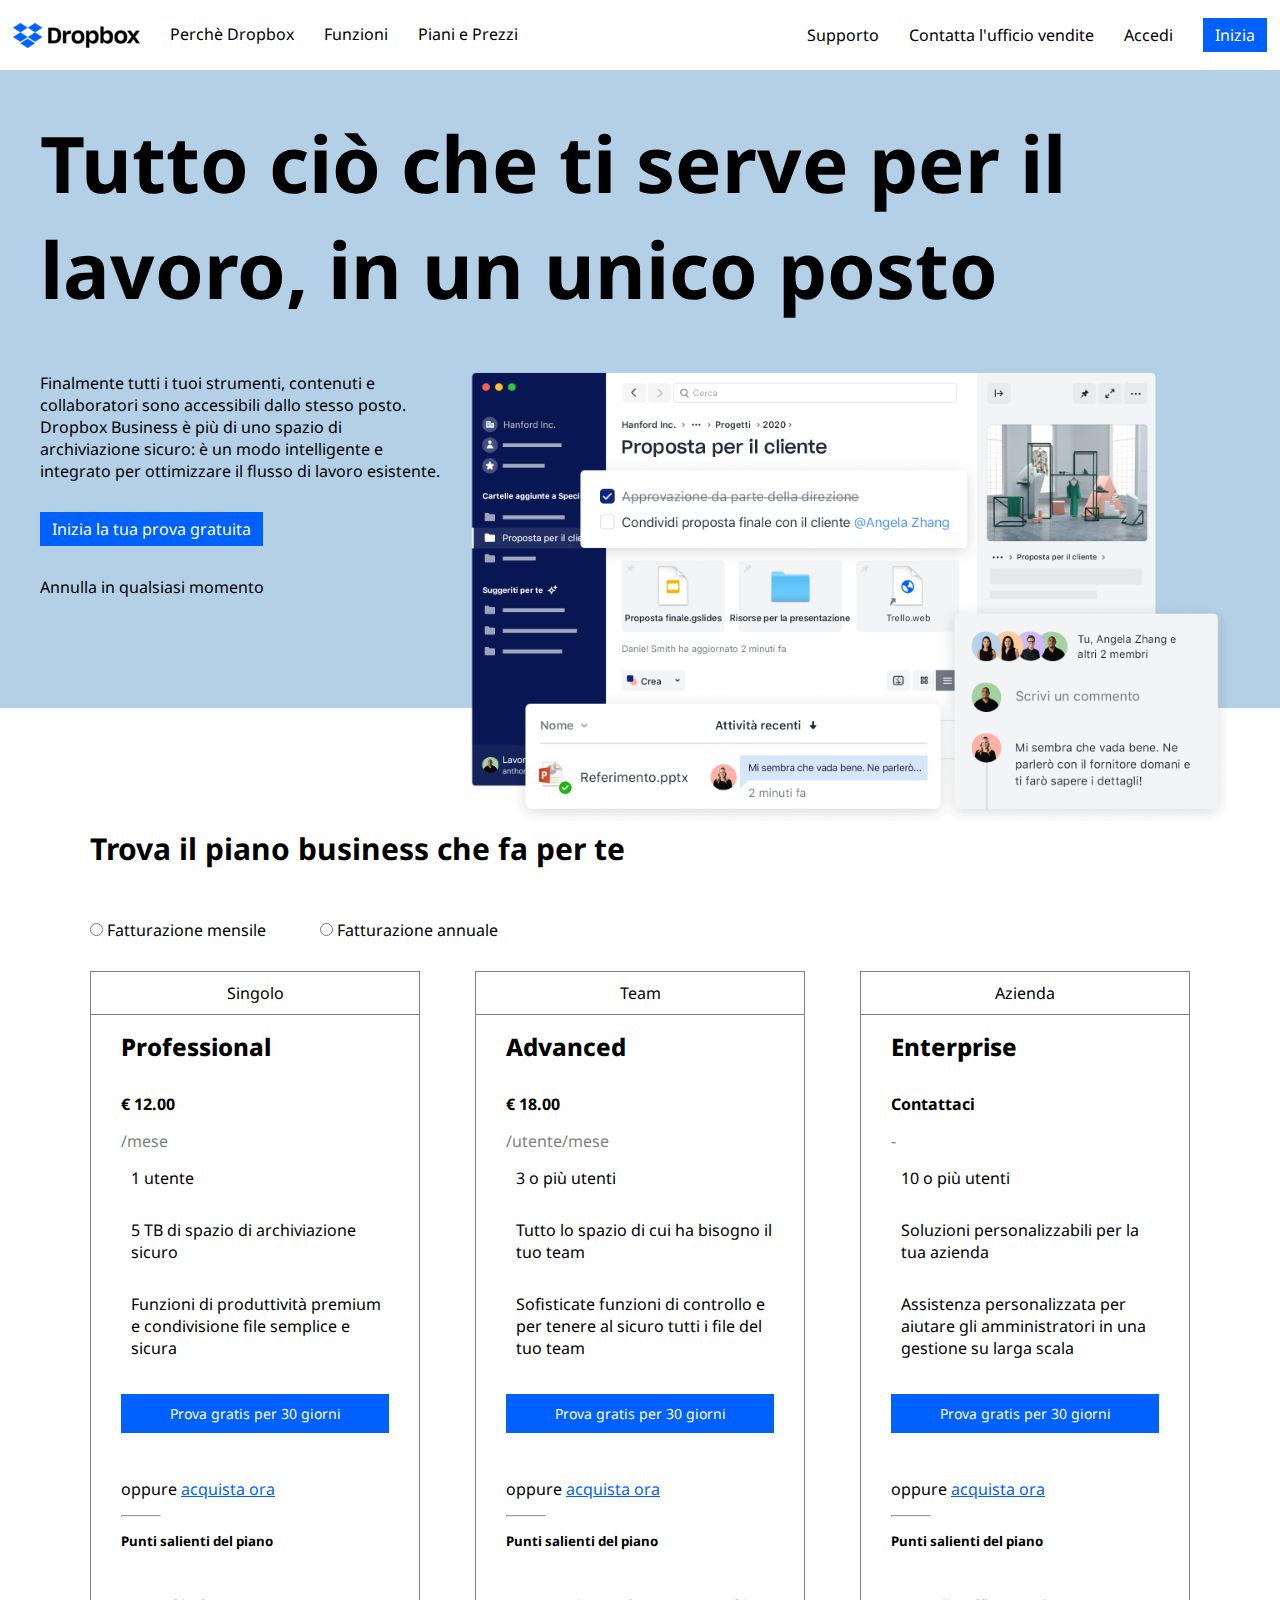
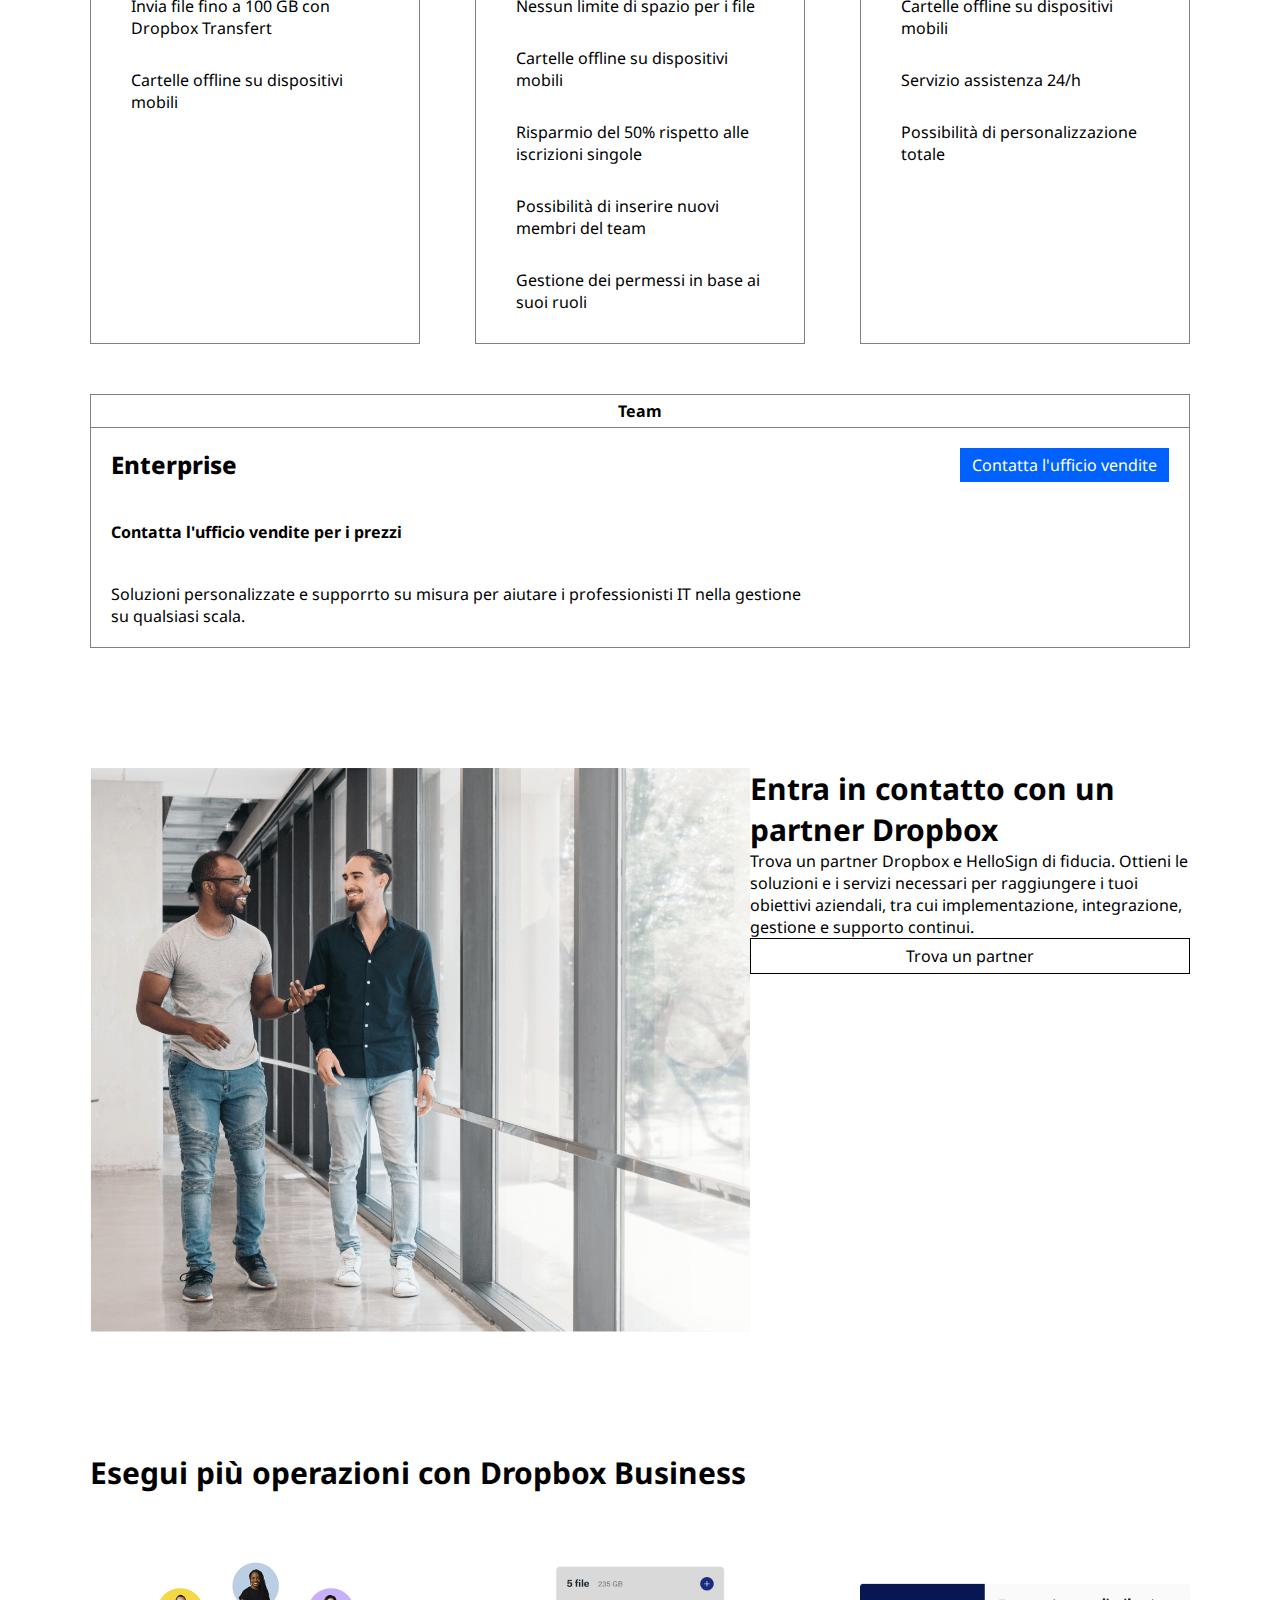
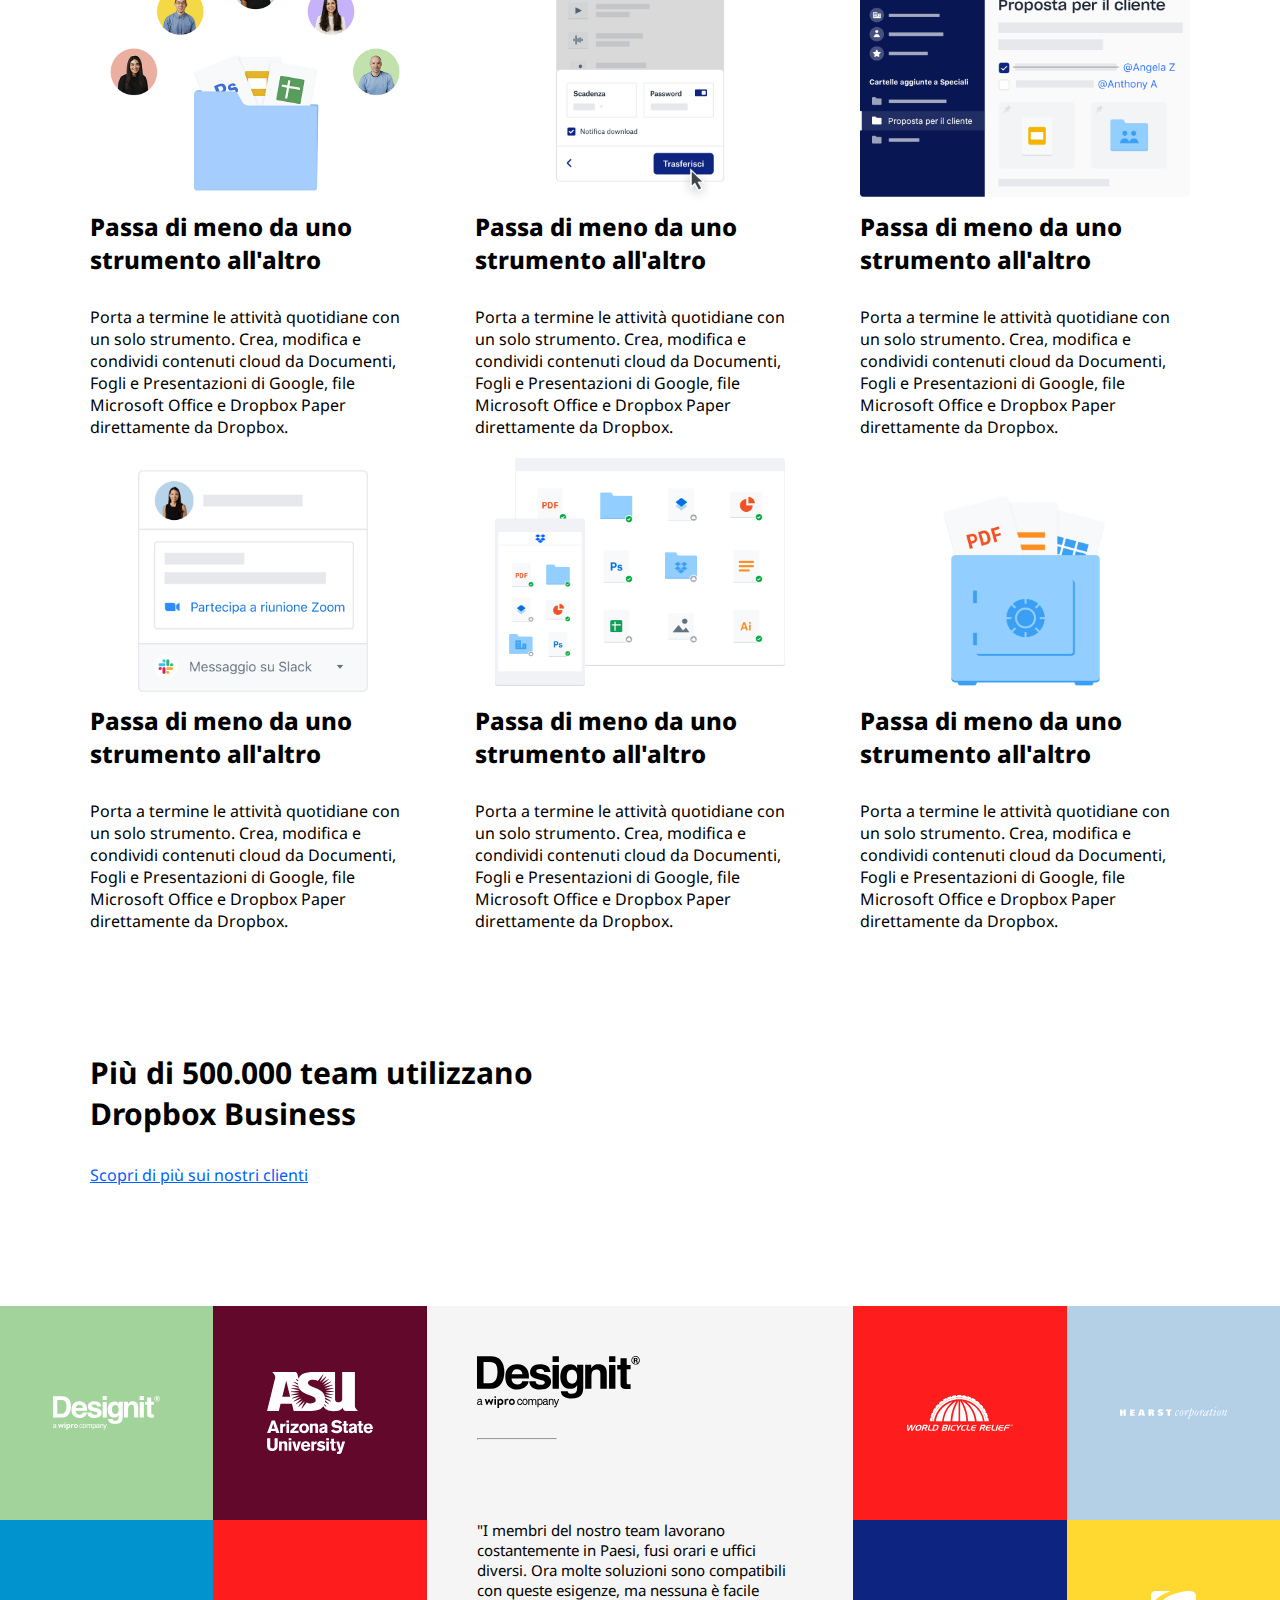
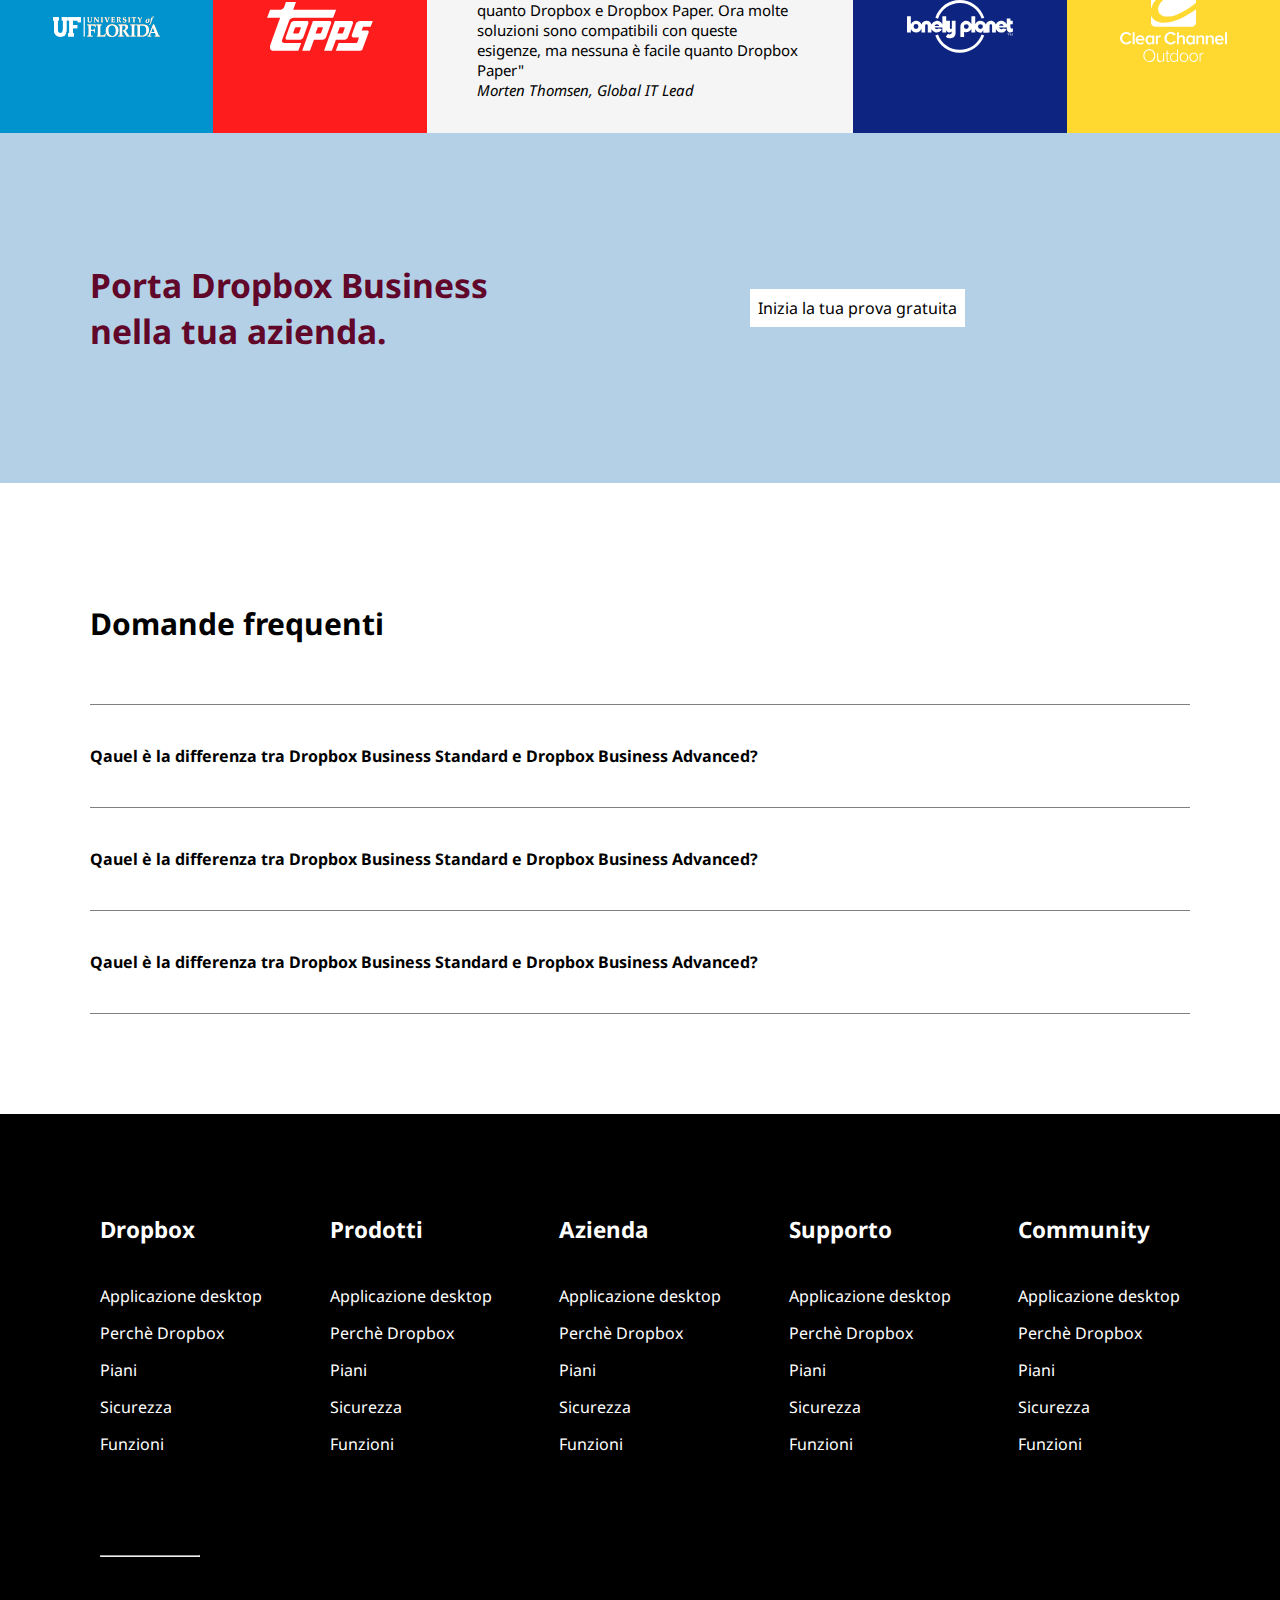
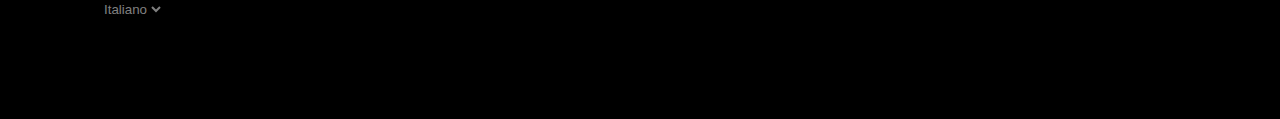
==== Bonus/index.html @ a116768e "Inizializzazione bonus" ====
<!DOCTYPE html>
<html lang="it">
    <head>
        <meta charset="UTF-8">
        <meta http-equiv="X-UA-Compatible" content="IE=edge">
        <meta name="viewport" content="width=device-width, initial-scale=1.0">
        <title>Dropbox</title>

        <link rel="stylesheet" href="css/style.css">
        <link rel="stylesheet" href="css/reset.css">
        <link rel="stylesheet" href="css/debug.css">

        <link rel="preconnect" href="https://fonts.googleapis.com">
        <link rel="preconnect" href="https://fonts.gstatic.com" crossorigin>
        <link href="https://fonts.googleapis.com/css2?family=Noto+Sans:wght@300;400;600;700&display=swap" rel="stylesheet">

        <link rel="stylesheet" href="https://cdnjs.cloudflare.com/ajax/libs/font-awesome/6.1.1/css/all.min.css"
        integrity="sha512-KfkfwYDsLkIlwQp6LFnl8zNdLGxu9YAA1QvwINks4PhcElQSvqcyVLLD9aMhXd13uQjoXtEKNosOWaZqXgel0g=="
        crossorigin="anonymous" referrerpolicy="no-referrer">

    </head >

    <body>
                            <!-- ********** INIZIO HEADER ********** -->
        <header id="main-header">

            <nav class="main-nav flex just-content">
                
                <div class="nav-sx flex">   <!--Inizio parte SX del Nav-->

                    <figure class="logo-header">
                        <a href="intex.html">
                            <img src="img/logo-small.png" alt="logo Dropbox">
                        </a>
                    </figure>

                    <div class="nav-list">
                        <ul class="flex">
                            <li>
                                <a href="#">Perchè Dropbox</a>
                            </li>
                            <li>
                                <a href="#">Funzioni</a>
                            </li>
                            <li>
                                <a href="#">Piani e Prezzi</a>
                            </li>
                        </ul>
                    </div>
                </div>              <!--Fine parte SX del Nav-->

                <div class="flex">  <!--Inizio parte DX del Nav-->

                    <div class="nav-list">
                        <ul class="flex">
                            <li>
                                <a href="#">Supporto</a>
                            </li>
                            <li>
                                <a href="#">Contatta l'ufficio vendite</a>
                            </li>
                            <li>
                                <a href="#">Accedi</a>
                            </li>
                            <li>
                                <a href="#" class="button button-blue">Inizia</a>
                            </li>
                        </ul>
                    </div>
                </div>              <!--Fine parte DX del Nav-->
            </nav>
            
        </header>

                                <!-- ********** INIZIO MAIN ********** -->
        <main>
            <header class="jumbotron">
                <div class="container-large">
                    <h1>
                        Tutto ciò che ti serve per il lavoro, in un unico posto
                    </h1>
                    <div class="row">
                        <div class="jumbotron-paragraph flex column col-4">
                            <p>
                                Finalmente tutti i tuoi strumenti, contenuti e collaboratori sono accessibili dallo stesso posto. Dropbox Business è più di uno spazio di archiviazione sicuro: è un modo intelligente e integrato per ottimizzare il flusso di lavoro esistente.
                            </p>

                            <a href="#" class="button button-blue">
                                Inizia la tua prova gratuita
                            </a>

                            <p>
                                Annulla in qualsiasi momento
                            </p>

                            <i class="fa-solid fa-arrow-down"></i>

                        </div>
                        <div class="jumbotron-img col-8">
                            <img src="img/jumbo.png" alt="Jumbotron image">
                        </div>
                    </div>
                </div>

            </header>

            <section id="plans">
                <div class="container">
                    <h2 class="margin-bottom-50">
                        Trova il piano business che fa per te
                    </h2>
                    <div class="plan-selector">
                        <input type="radio" class="checkmark" name="Fatturazione" id="month">
                        <span>
                            Fatturazione mensile
                        </span>

                        <input class="checkmark" type="radio" name="Fatturazione" id="year">
                        <span>
                            Fatturazione annuale
                        </span>
                    </div>
                    <div class="flex just-content margin-bottom-50">
                        <div class="plan-col width-30">
                            <h4 class="plan-title">
                                <i class="fa-solid fa-user"></i>
                                Singolo
                            </h4>
                            <div class="plan-body">
                                <div class="plan-body-pack">
                                    <div class="title">
                                        <h3>
                                            Professional
                                        </h3>
                                        <span class="price">€ 12.00</span>
                                        <span class="mounth">/mese</span>
                                    </div>

                                    <ul class="plan-list">
                                        <li class="flex">
                                            <i class="fa-solid fa-user"></i>
                                            <span>
                                                1 utente
                                            </span>
                                        </li>

                                        <li class="flex">
                                            <i class="fa-solid fa-folder"></i>
                                            <span>
                                                5 TB di spazio di archiviazione sicuro
                                            </span>
                                        </li>
                                        <li class="flex">
                                            <i class="fa-solid fa-share-nodes"></i>
                                            <span>
                                                Funzioni di produttività premium e condivisione file semplice e sicura
                                            </span>

                                        </li>
                                    </ul>
                                    <div class="try-free">
                                        <a href="#" class="button button-blue">Prova gratis per 30 giorni
                                        </a>

                                        <span class="info">oppure <a href="#">acquista ora</a></span>
                                    </div>

                                    <hr>

                                    <div class="plan-body-description">
                                        <h5>Punti salienti del piano
                                        </h5>
    
                                        <ul class="plan-list">
                                            <li class="flex">
                                                <i class="fa-solid fa-check"></i>
                                                Invia file fino a 100 GB con Dropbox Transfert
                                            </li>
                                            <li class="flex">
                                                <i class="fa-solid fa-check"></i>
                                                Cartelle offline su dispositivi mobili
                                            </li>
                                        </ul>
                                    </div>

                                </div>
                            </div>
                        </div>

                        <div class="plan-col width-30">
                            <h4 class="plan-title">
                                <i class="fa-solid fa-users"></i>
                                Team
                            </h4>
                            <div class="plan-body">
                                <div class="plan-body-pack">
                                    <div class="title">
                                        <h3>
                                            Advanced
                                        </h3>
                                        <span class="price">€ 18.00</span>
                                        <span class="mounth">/utente/mese</span>
                                    </div>

                                    <ul class="plan-list">
                                        <li class="flex">
                                            <i class="fa-solid fa-users"></i>
                                            <span>
                                                3 o più utenti
                                            </span>
                                        </li>

                                        <li class="flex">
                                            <i class="fa-solid fa-folder"></i>
                                            <span>
                                                Tutto lo spazio di cui ha bisogno il tuo team
                                            </span>
                                        </li>
                                        <li class="flex">
                                            <i class="fa-solid fa-share-nodes"></i>
                                            <span>
                                                Sofisticate funzioni di controllo e per tenere al sicuro tutti i file del tuo team
                                            </span>

                                        </li>
                                    </ul>
                                    <div class="try-free">
                                        <a href="#" class="button button-blue">Prova gratis per 30 giorni
                                        </a>

                                        <span class="info">oppure <a href="#">acquista ora</a></span>
                                    </div>

                                    <hr>

                                    <div class="plan-body-description">
                                        <h5>Punti salienti del piano
                                        </h5>
    
                                        <ul class="plan-list">
                                            <li class="flex">
                                                <i class="fa-solid fa-check"></i>
                                                Nessun limite di spazio per i file
                                            </li>
                                            <li class="flex">
                                                <i class="fa-solid fa-check"></i>
                                                Cartelle offline su dispositivi mobili
                                            </li>
                                            <li class="flex">
                                                <i class="fa-solid fa-check"></i>
                                                Risparmio del 50% rispetto alle iscrizioni singole
                                            </li>
                                            <li class="flex">
                                                <i class="fa-solid fa-check"></i>
                                                Possibilità di inserire nuovi membri del team
                                            </li>
                                            <li class="flex">
                                                <i class="fa-solid fa-check"></i>
                                                Gestione dei permessi in base ai suoi ruoli
                                            </li>
                                        </ul>
                                    </div>

                                </div>
                            </div>
                        </div>
                        
                        <div class="plan-col width-30">
                            <h4 class="plan-title">
                                <i class="fa-sharp fa-solid fa-building"></i>
                                Azienda
                            </h4>
                            <div class="plan-body">
                                <div class="plan-body-pack">
                                    <div class="title">
                                        <h3>
                                            Enterprise
                                        </h3>
                                        <span class="price">Contattaci</span>
                                        <span class="mounth">-</span>
                                    </div>

                                    <ul class="plan-list">
                                        <li class="flex">
                                            <i class="fa-solid fa-user"></i>
                                            <span>
                                                10 o più utenti
                                            </span>
                                        </li>

                                        <li class="flex">
                                            <i class="fa-solid fa-folder"></i>
                                            <span>
                                                Soluzioni personalizzabili per la tua azienda
                                            </span>
                                        </li>
                                        <li class="flex">
                                            <i class="fa-solid fa-share-nodes"></i>
                                            <span>
                                                Assistenza personalizzata per aiutare gli amministratori in una gestione su larga scala
                                            </span>

                                        </li>
                                    </ul>
                                    <div class="try-free">
                                        <a href="#" class="button button-blue">Prova gratis per 30 giorni
                                        </a>

                                        <span class="info">oppure <a href="#">acquista ora</a></span>
                                    </div>

                                    <hr>

                                    <div class="plan-body-description">
                                        <h5>Punti salienti del piano
                                        </h5>
    
                                        <ul class="plan-list">
                                            <li class="flex">
                                                <i class="fa-solid fa-check"></i>
                                                Cartelle offline su dispositivi mobili
                                            </li>
                                            <li class="flex">
                                                <i class="fa-solid fa-check"></i>
                                                Servizio assistenza 24/h
                                            </li>
                                            <li class="flex">
                                                <i class="fa-solid fa-check"></i>
                                                Possibilità di personalizzazione totale
                                            </li>
                                        </ul>
                                    </div>

                                </div>
                            </div>
                        </div>
                    </div>

                    <div class="flex just-content">

                        <div class="plan-col width-100">
                            <div class="row-1">
                                <h4 class="plane-title">
                                    <i class="fa-sharp fa-solid fa-building"></i>
                                    Team
                                </h4>
                            </div>

                            <div class="row-1-main flex">
                                <div class="title">
                                    <h3>
                                        Enterprise
                                    </h3>
                                </div>

                                <div class="contact-office">

                                    <a href="#" class="button button-blue">
                                        Contatta l'ufficio vendite
                                    </a>

                                </div>
                            </div>

                            <p class="paragraph strong">
                                Contatta l'ufficio vendite per i prezzi
                            </p>

                            <p class="paragraph">
                                Soluzioni personalizzate e supporrto su misura per aiutare i professionisti IT nella gestione su qualsiasi scala.
                            </p>
                        </div> 
                    </div>

                </div>
            </section>

            <section class id="find-partner">

                <div class="container">

                    <div class="flex just-content ">

                        <div class="width-60">

                            <img src="img/partner.png" alt="Partner image">

                        </div>

                        <div class="width-40">
                            <h2>
                                Entra in contatto con un partner Dropbox
                            </h2>
                            <p class="">
                                Trova un partner Dropbox e HelloSign di fiducia. Ottieni le soluzioni e i servizi necessari per raggiungere i tuoi obiettivi aziendali, tra cui implementazione, integrazione, gestione e supporto continui.
                            </p>
                            <a href="#" class="button button-border">Trova un partner</a>
                        </div>

                    </div>
                </div>
            </section>

            <section id="features">
                <div class="container">
                    <h2 class="margin-bottom-50">
                        Esegui più operazioni con Dropbox Business
                    </h2>
                    <div class="flex just-content">
                        <div class="width-30">
                            <img src="img/business-feature-switching-tools.png" alt="Business immagine 1">
                            <h3>
                                Passa di meno da uno strumento all'altro
                            </h3>
                            <p class="margin-top-30">
                                Porta a termine le attività quotidiane con un solo strumento. Crea, modifica e condividi contenuti cloud da Documenti, Fogli e Presentazioni di Google, file Microsoft Office e Dropbox Paper direttamente da Dropbox.
                            </p>
                        </div>
                        <div class="width-30">
                            <img src="img/business-feature-send-files-it.png" alt="Business immagine 2">
                            <h3>
                                Passa di meno da uno strumento all'altro
                            </h3>
                            <p class="margin-top-30">
                                Porta a termine le attività quotidiane con un solo strumento. Crea, modifica e condividi contenuti cloud da Documenti, Fogli e Presentazioni di Google, file Microsoft Office e Dropbox Paper direttamente da Dropbox.
                            </p>
                        </div>
                        <div class="width-30">
                            <img src="img/business-feature-coordinate-it.png" alt="Business immagine 3">
                            <h3>
                                Passa di meno da uno strumento all'altro
                            </h3>
                            <p class="margin-top-30">
                                Porta a termine le attività quotidiane con un solo strumento. Crea, modifica e condividi contenuti cloud da Documenti, Fogli e Presentazioni di Google, file Microsoft Office e Dropbox Paper direttamente da Dropbox.
                            </p>
                        </div>
                    </div>
                    <div class="flex just-content">
                        <div class="width-30">
                            <img src="img/business-feature-integrations-it.png" alt="Business immagine 4">
                            <h3>
                                Passa di meno da uno strumento all'altro
                            </h3>
                            <p class="margin-top-30">
                                Porta a termine le attività quotidiane con un solo strumento. Crea, modifica e condividi contenuti cloud da Documenti, Fogli e Presentazioni di Google, file Microsoft Office e Dropbox Paper direttamente da Dropbox.
                            </p>
                        </div>
                        <div class="width-30">
                            <img src="img/business-feature-multi-device.png" alt="Business immagine 5">
                            <h3>
                                Passa di meno da uno strumento all'altro
                            </h3>
                            <p class="margin-top-30">
                                Porta a termine le attività quotidiane con un solo strumento. Crea, modifica e condividi contenuti cloud da Documenti, Fogli e Presentazioni di Google, file Microsoft Office e Dropbox Paper direttamente da Dropbox.
                            </p>
                        </div>
                        <div class="width-30">
                            <img src="img/business-feature-security.png" alt="Business immagine 6">
                            <h3>
                                Passa di meno da uno strumento all'altro
                            </h3>
                            <p class="margin-top-30">
                                Porta a termine le attività quotidiane con un solo strumento. Crea, modifica e condividi contenuti cloud da Documenti, Fogli e Presentazioni di Google, file Microsoft Office e Dropbox Paper direttamente da Dropbox.
                            </p>
                        </div>
                    </div> 
                </div>

            </section>

            <section>
                <div class="container">
                    <div class="container-500k">
                        <h2 class="title">
                            Più di 500.000 team utilizzano Dropbox Business
                        </h2>

                        <div class="info margin-top-30">
                            <a href="#">
                                Scopri di più sui nostri clienti
                            </a>
                        </div>
                    </div>
                 </div>
            </section>

            <section id="costumers">
                <div class="big-box flex just-content flex-wrap">
                    <div class="center-logo flex bg-lightgreen">
                        <figure class="logo">
                            <img src="img/designit.svg" alt="Designit">
                        </figure>
                    </div>
                    <div class="center-logo flex bg-bordeux">
                        <figure class="logo">
                            <img src="img/arizona_state_university.svg" alt="arizona state university">
                        </figure>
                    </div>
                    <div class="center-logo flex bg-lightbluesky">
                        <figure class="logo">
                            <img src="img/university_of_florida.svg" alt="university of florida">
                        </figure>
                    </div>
                    <div class="center-logo flex bg-red">
                        <figure class="logo">
                            <img src="img/topps.svg" alt="topps">
                        </figure>
                    </div>
                </div>

                <div class="big-box just-content row team-view">
                    <div class="logo-main">
                        <img src="img/designit.svg" alt="Designit logo">

                        <hr class="hr-2">

                    </div>
                    
                    <p class="quote">
                            "I membri del nostro team lavorano costantemente in Paesi, fusi orari e uffici diversi. Ora molte soluzioni sono compatibili con queste esigenze, ma nessuna è facile quanto Dropbox e Dropbox Paper. Ora molte soluzioni sono compatibili con queste esigenze, ma nessuna è facile quanto Dropbox Paper"
                    </p>
                    <address class="quote-author">
                        Morten Thomsen, Global IT Lead
                    </address>
                </div>

                <div class="big-box just-content row">
                    <div class="center-logo flex bg-red">
                        <figure class="logo">
                            <img src="img/world_bicycle_relief.svg" alt="world bicycle relief">
                        </figure>
                    </div>
                    <div class="center-logo flex bg-lightblue">
                        <figure class="logo">
                            <img src="img/hearst_corp.svg" alt="hearst corp">
                        </figure>
                    </div>
                    <div class="center-logo flex bg-darkblue">
                        <figure class="logo">
                            <img src="img/lonely_planet.svg" alt="lonely planet">
                        </figure>
                    </div>

                    <div class="center-logo flex bg-yellow">
                        <figure class="logo">
                            <img src="img/clear_channel.svg" alt="Designit">
                        </figure>
                    </div>
                </div>
            </section>

            <section class id="full-background">
                <div class="container">
                    <div class="min-height-350 flex just-content">
                        <div class="width-60 flex just-content align-center">
                            <h2 class="h2-red">
                                Porta Dropbox Business nella tua azienda.
                            </h2>
                        </div>
                        <div class="width-40  flex just-content align-center">
                            <a href="#" class="button button-normal">Inizia la tua prova gratuita</a>
                        </div>
                    </div>
                </div>
            </section>

            <section class="section faq">
                <div class="container">
                    <h2 class="title-faq">
                        Domande frequenti
                    </h2>

                    <ul class="faq-list">
                        <li class="flex just-content">
                            <span class="strong just">
                                Qauel è la differenza tra Dropbox Business Standard e Dropbox Business Advanced?
                            </span>

                            <span>
                                <i class="fa-solid fa-chevron-down"></i>
                            </span>
                        </li>

                        <li class="flex just-content">
                            <span class="strong">
                                Qauel è la differenza tra Dropbox Business Standard e Dropbox Business Advanced?
                            </span>

                            <span>
                                <i class="fa-solid fa-chevron-down"></i>
                            </span>
                        </li>

                        <li class="border-list flex just-content">
                            <span class="strong">
                                Qauel è la differenza tra Dropbox Business Standard e Dropbox Business Advanced?
                            </span>

                            <span>
                                <i class="fa-solid fa-chevron-down"></i>
                            </span>
                        </li>

                        
                    </ul>
                </div>
            </section>

        </main>

        <!-- ********** INIZIO FOOTER ********** -->
        <footer>
            <div class="container-large">
                <div class="just-content row">

                    <div class="list-link">

                        <h4 class="h4-title">

                            Dropbox
                        </h4>
                        <ul class="flex column">
                            <li>
                                <a href="#">
                                    Applicazione desktop
                                </a>
                            </li>

                            <li>
                                <a href="#">
                                    Perchè Dropbox
                                </a>
                            <li>
                                <a href="#">
                                    Piani
                                 </a>
                            </li>

                            <li>
                                <a href="#">
                                    Sicurezza
                                 </a>
                            </li>

                            <li>
                                <a href="#">
                                    Funzioni
                                </a>
                            </li>
                        </ul>

                        <hr class="hr-footer">

                        <div class="footer-language">

                            <i class="fa-sharp fa-solid fa-earth-americas"></i>
        
                            <select name="language" id="lang">
        
                                <option value="italiano">
                                    Italiano
                                </option>
        
                                <option value="english">
                                    English
                                </option>
        
                            </select>
        
                        </div>
                    </div>

                    <div class="list-link">

                        <h4 class="h4-title">
                            Prodotti
                        </h4>
                        <ul class="flex column">
                            <li>
                                <a href="#">
                                    Applicazione desktop
                                </a>
                            </li>

                            <li>
                                <a href="#">
                                    Perchè Dropbox
                                </a>
                            <li>
                                <a href="#">
                                    Piani
                                 </a>
                            </li>

                            <li>
                                <a href="#">
                                    Sicurezza
                                 </a>
                            </li>

                            <li>
                                <a href="#">
                                    Funzioni
                                </a>
                            </li>
                        </ul>
                    </div>

                    <div class="list-link">

                        <h4 class="h4-title">
                            Azienda
                        </h4>
                        <ul class="flex column">
                            <li>
                                <a href="#">
                                    Applicazione desktop
                                </a>
                            </li>

                            <li>
                                <a href="#">
                                    Perchè Dropbox
                                </a>
                            <li>
                                <a href="#">
                                    Piani
                                 </a>
                            </li>

                            <li>
                                <a href="#">
                                    Sicurezza
                                 </a>
                            </li>

                            <li>
                                <a href="#">
                                    Funzioni
                                </a>
                            </li>
                        </ul>
                    </div>

                    <div class="list-link">

                        <h4 class="h4-title">
                            Supporto
                        </h4>
                        <ul class="flex column">
                            <li>
                                <a href="#">
                                    Applicazione desktop
                                </a>
                            </li>

                            <li>
                                <a href="#">
                                    Perchè Dropbox
                                </a>
                            <li>
                                <a href="#">
                                    Piani
                                 </a>
                            </li>

                            <li>
                                <a href="#">
                                    Sicurezza
                                 </a>
                            </li>

                            <li>
                                <a href="#">
                                    Funzioni
                                </a>
                            </li>
                        </ul>
                    </div>

                    <div class="list-link">

                        <h4 class="h4-title">
                            Community
                        </h4>
                        <ul class="flex column">
                            <li>
                                <a href="#">
                                    Applicazione desktop
                                </a>
                            </li>

                            <li>
                                <a href="#">
                                    Perchè Dropbox
                                </a>
                            <li>
                                <a href="#">
                                    Piani
                                 </a>
                            </li>

                            <li>
                                <a href="#">
                                    Sicurezza
                                 </a>
                            </li>

                            <li>
                                <a href="#">
                                    Funzioni
                                </a>
                            </li>
                        </ul>
                    </div>
                </div>
            </div>
        </footer>
    </body>

</html>
---- Bonus/css/style.css ----
/* **********REGOLE GENERALI ********** */
body {
    font-family: 'Noto Sans', sans-serif;
}

.flex {
    display: flex;
}
.flex-wrap {
    flex-wrap: wrap;
}

.row {
    display: flex;
    flex-wrap: wrap;
}


.column {
    flex-direction: column;
}

.container {
    max-width: 1100px;
    margin: 0 auto;
}

.container-large {
    max-width: 1200px;
    margin: 0 auto;
}

.just-content {
    justify-content: space-between;
}

.align-center {
    align-items: center;
}

.width-30 {
    width: 30%;
}

.width-40 {
    width: 40%;
}

.width-60 {
    width: 60%;
}

.width-100 {
    width: 100%;
}

.min-height-350 {
    min-height: 350px;
}

.margin-bottom-50 {
    margin-bottom: 50px;
}

.margin-top-30 {
    margin-top: 30px;
}

.button {
    font-size: 1em;
    padding: 6px 12px;
    cursor: pointer;
    text-align: center;
}

.button-blue {
    background-color: #0061ff;
    color: white;
}

.button-border {
    border: 1px solid black;
    display: block;
}

.col-4 {
    flex-basis: calc((100% / 12) * 4);
}

.col-8 {
    flex-basis: calc((100% / 12) * 8);
}

.strong {
    font-weight: bold;
}

#full-background {
    background-color: #b4d0e7;
    width: 100%;
    margin-top: 0;
}

.bg-red {
    background-color: #ff1c1c;
}

.bg-lightblue {
    background-color: #b4d0e7;
}

.bg-lightgreen {
    background-color: #a2d39b;
}

.bg-bordeux {
    background-color: #61082b;
}

.bg-yellow {
    background-color: #ffd830;
}

.bg-lightbluesky {
    background-color: #0093ce;
}

.bg-darkblue {
    background-color: #0d2481;
}

.logo {
    width: 50%;
    filter: invert(1);
}

/* HEADER */
#main-header {
    position: fixed;
    z-index: 30;
    top: 0;
    left: 0;
    width: 100%;
    background-color: white;
}

.main-nav {
    height: 70px;
    width: 98%;
    margin: 0 auto;
    align-items: center;
}

main header {
    background-color: #b4d0e7;
}

.nav-sx .flex {
    align-items: center;
}

.nav-list .flex {
    gap: 30px;
}

.logo-header {
    margin-right: 30px;
}

/* MAIN */

main {
    margin-top: 70px;
}

h1 {            /* QUI INIZIA JUMBOTRON/ */
    font-size: 78px;
    margin-bottom: 50px;
    padding-top: 40px;
}

.jumbotron-paragraph.column {
    align-items: flex-start;
    gap: 30px;
}

.jumbotron-img.col-8 {
    position: relative;
}

.jumbotron-img.col-8.col-8 img {
    position: absolute;
    top: 0;
    left: 0;
}

.fa-solid.fa-arrow-down {
    font-size: 3em;
    cursor: pointer;
    padding: 40px 0;
    margin-bottom: 0;
}             /* QUI FINISCE JUMBOTRON */

/* INIZIO SECTION 1 MAIN (3 COLONNE) */
main > section {
    margin-top: 120px;
}

h2 {
    font-size: 30px;
}

h3 {
    font-size: 24px;
    font-weight: 800;
}

.mounth {
    color: gray;
}

.plan-col {
    border: 1px solid gray;
}

.plan-title {
    font-size: 1em;
    font-weight: normal;
    text-align: center;
    padding: 10px 0;
    border-bottom: 1px solid gray;
}

.plan-selector {
    margin-bottom: 30px;
}

.plan-selector span {
    padding-right: 50px;
}

.plan-body {
    margin: 0 auto;
    padding: 0 30px;
}

li.flex {
    gap: 10px;
}

.plan-body-description>*>*,
.plan-body-pack>*>*:not([class^="button"]) {
    padding: 15px 0;
}

.plan-body .button-blue {
    width: 100%;
    font-size: 14px;
    display: block;
    padding: 10px;
    margin-top: 20px;
    margin-bottom: 30px;
}

.price,
.info {
    display: block;
}

.price {
    font-weight: bold;
}

.info a {
    text-decoration: underline;
    color: #0061ff;
}

.plan-body-description i {
    color: #0061ff;
}

hr {
    height: 0;
    width: 40px;
    color: gray;
}                   /* FINE SECTION 1 MAIN (3 COLONNE) */

.row-1 {            /* INIZIO SECTION UFFICIO VENDITE */
    text-align: center;
    border-bottom: 1px solid gray;
    padding: 5px;
}

.row-1-main{
    padding: 20px;
    justify-content: space-between;
    align-items: center;
}

.hr-2 {
    margin-top: 30px;
    width: 80px;
}

.paragraph {
    padding: 20px;
    max-width: 750px;
}                   /* FINE SECTION UFFICIO VENDITE */

.container-500k {
    max-width: 500px;
}

#costumers {
    display: flex;
    justify-content: space-between;
}

.big-box {
    width: calc(100% / 3);
    height: calc(100vw / 3);
    background-color: #f5f5f5;
}

.big-box > div {
    width: 50%;
    height: 50%;
}
.center-logo {
    justify-content: center;
    align-items: center;
}

.team-view {
    padding: 50px;
    font-size: 15px;
}

.h2-red {
    max-width: 400px;
    font-size: 2.1em;
    color: #61072a;
    cursor: pointer;
    
}

.button-normal {
    background-color: white;
    padding: 8px;
}

/* INIZIO DOMANDE FREQUENTI */

.faq-list li {
    padding: 40px 40px 40px 0;
    border-top: 1px solid gray;
}

.title-faq {
    margin-bottom: 60px;
}

.border-list {
    border-bottom: 1px solid gray;
}

/* FOOTER */
footer {
    color: white;
    background-color: #000;
    padding: 100px;
    margin-top: 100px;
}

footer ul {
    gap: 15px;
}

.h4-title {
    padding-bottom: 40px;
    font-size: 1.4em;
}


.hr-footer {
    margin-top: 100px;
    width: 100px;
    margin-bottom: 40px;
}

.footer-language select {
    border: none;
    color: gray;
    background: none;
}

.fa-earth-americas {
    color: gray;
}
---- Bonus/css/debug.css ----
/* DEBUG */
/* .debug header #main-header {
    height: 100px;
    background-color: burlywood;
} */

.debug .main-nav {
    background-color: aquamarine;
}

.debug main header > .container-large {
    background-color: cornflowerblue;
}

/* .debug main .container {
    min-height: 300px;
} */

/* .debug main > section {
    padding: 30px 0;
} */

/* .debug .plan-selector {
    height: 50px;
    background-color: orange;
} */

.debug .plan-col {
    background-color: orange;
}

.debug #find-partner .flex > div {
    background-color: darkorange;
    border: 2px dashed aqua;
}

.debug #full-background .flex > div {
    background-color: beige;
    border: 2px dashed aqua;
    min-height: 300px;
}


.debug #features .flex > div {
    background-color: lightgreen;
    border: 2px dashed red;
}

.debug .big-box {
    /* background-color: deepskyblue; */
    border: 2px dashed red;
}

.debug .big-box > div {
    border: 2px dashed red;
}
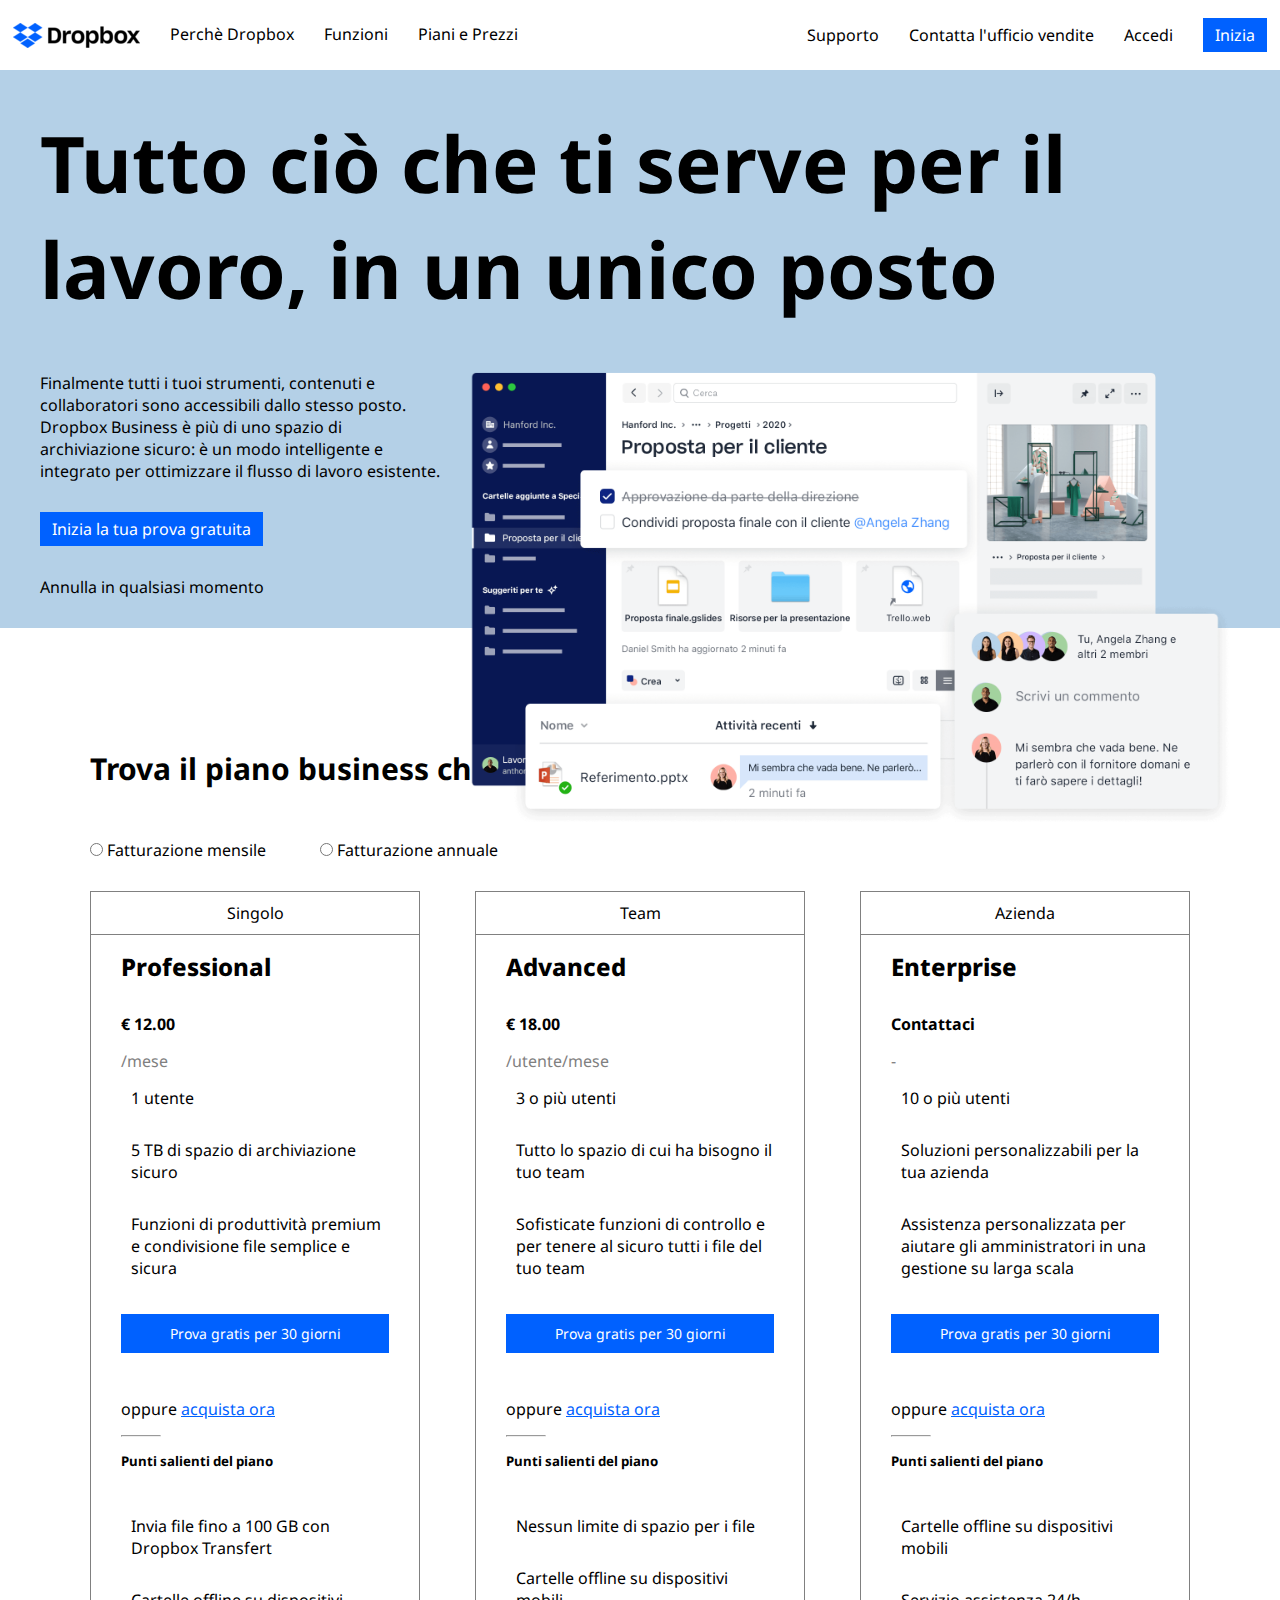
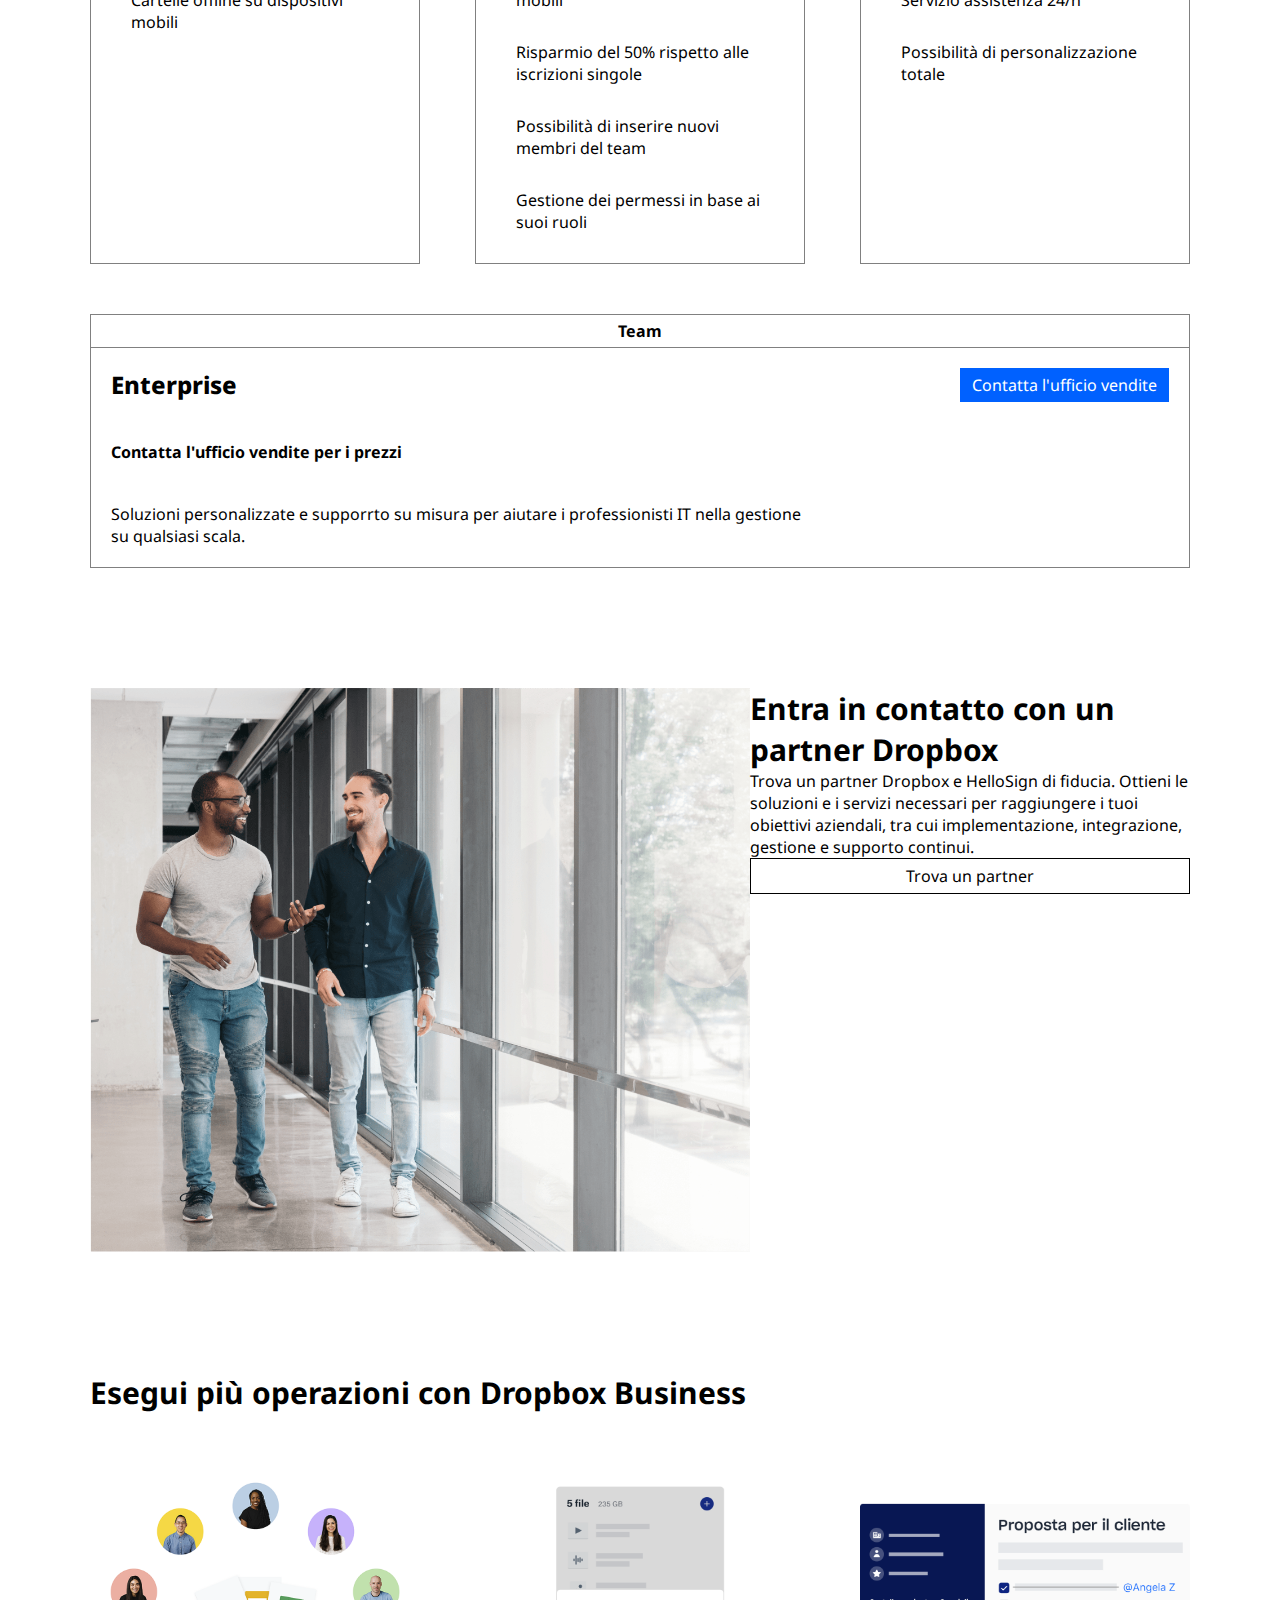
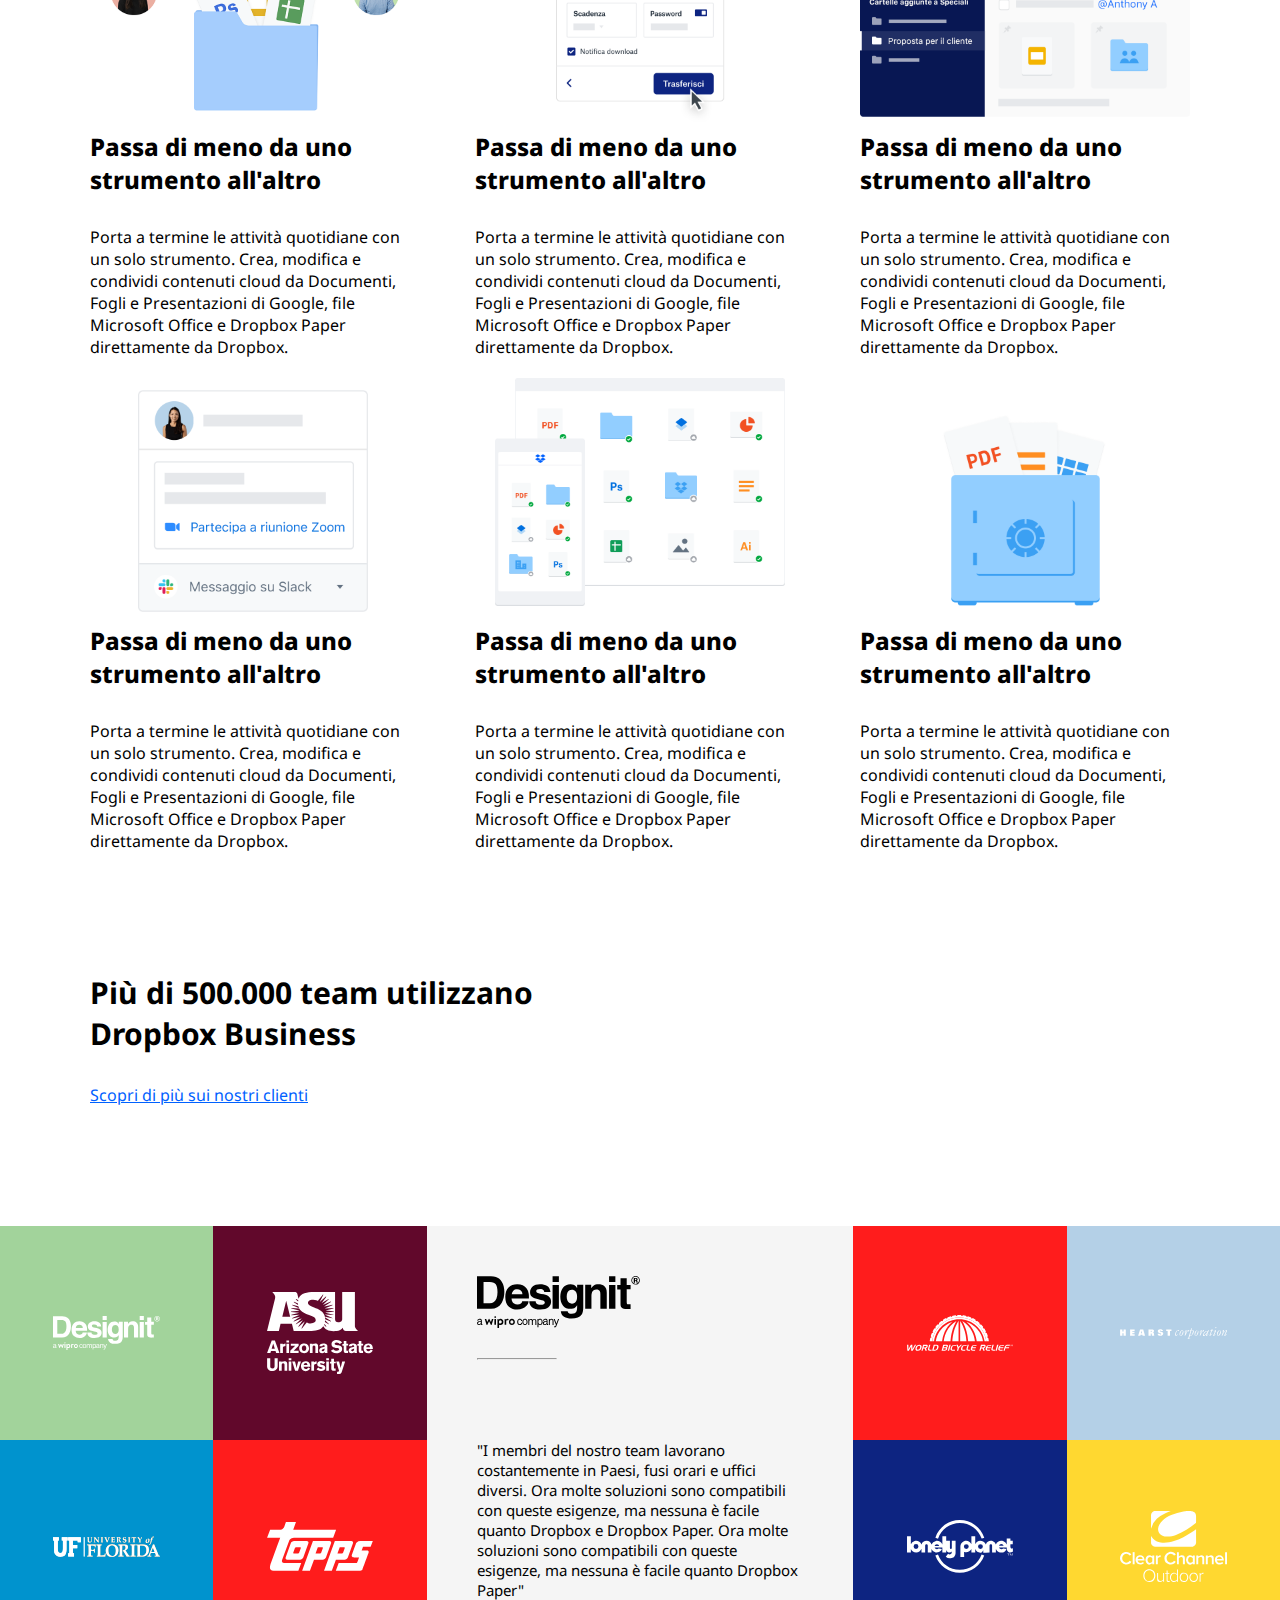
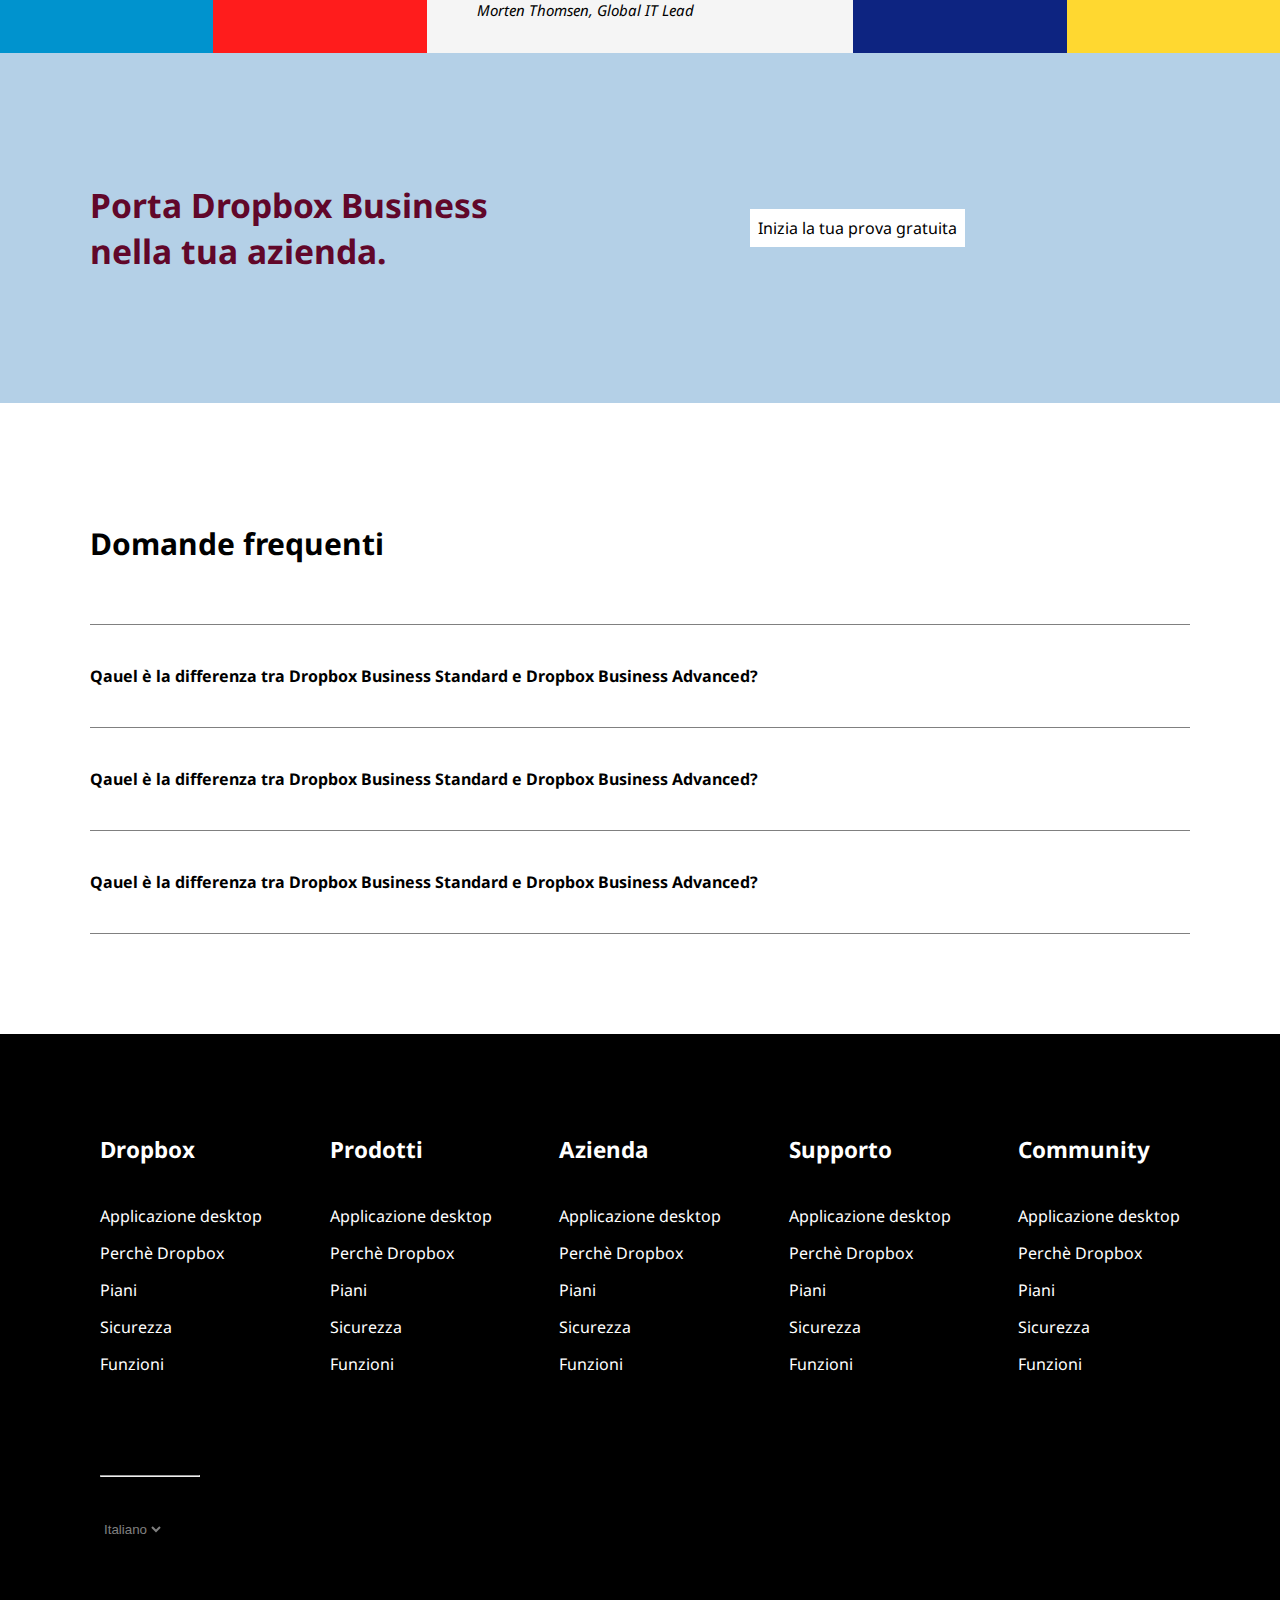
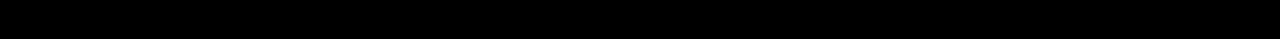
==== commit ea02dc61: "Bonus 1 completato (click sulla freccia jumbotron)" ====
--- a/Bonus/index.html
+++ b/Bonus/index.html
@@ -93,7 +93,7 @@
                                 Annulla in qualsiasi momento
                             </p>
 
-                            <i class="fa-solid fa-arrow-down"></i>
+                            <a href="#arrivo"><i class="fa-solid fa-arrow-down"></i></a>
 
                         </div>
                         <div class="jumbotron-img col-8">
@@ -107,7 +107,7 @@
             <section id="plans">
                 <div class="container">
                     <h2 class="margin-bottom-50">
-                        Trova il piano business che fa per te
+                        <a name="arrivo">Trova il piano business che fa per te</a>
                     </h2>
                     <div class="plan-selector">
                         <input type="radio" class="checkmark" name="Fatturazione" id="month">
--- a/Bonus/css/style.css
+++ b/Bonus/css/style.css
@@ -399,3 +399,5 @@
     color: gray;
 }
 
+/* ********** BONUS ********** */
+
